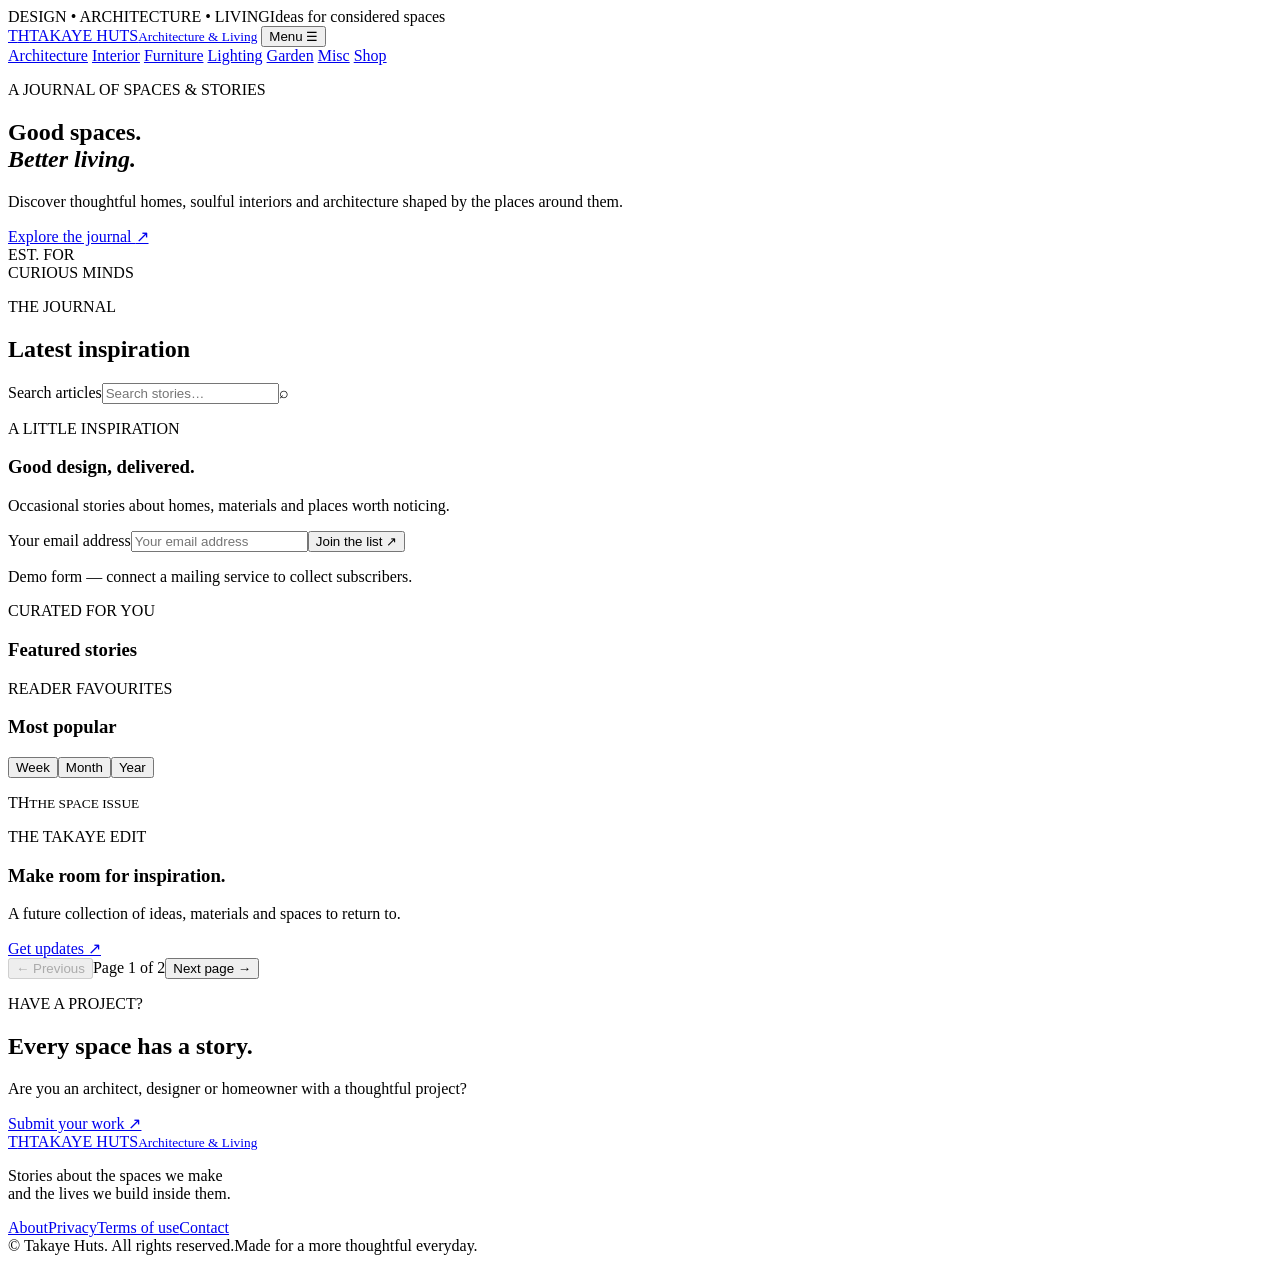
==== index.html @ 7993d815 "Add files via upload" ====
<!doctype html>
<html lang="en">
<head>
  <meta charset="utf-8">
  <meta name="viewport" content="width=device-width, initial-scale=1">
  <meta name="description" content="Takaye Huts — thoughtful architecture, homes, interiors and places to live beautifully.">
  <title>Takaye Huts — Architecture & Living</title>
  <link rel="preconnect" href="https://images.unsplash.com">
  <link rel="stylesheet" href="assets/style.css">
</head>
<body>
  <div class="topline"><span>DESIGN • ARCHITECTURE • LIVING</span><span>Ideas for considered spaces</span></div>
  <header class="site-header wrap">
    <a class="brand" href="index.html" aria-label="Takaye Huts home"><span class="brand-mark">T<span>H</span></span><span class="brand-copy">TAKAYE HUTS<small>Architecture & Living</small></span></a>
    <button class="menu-toggle" id="menuToggle" aria-expanded="false" aria-controls="mainNav">Menu ☰</button>
    <nav id="mainNav" class="nav">
      <a href="#architecture" data-category="Architecture">Architecture</a>
      <a href="#interior" data-category="Interior">Interior</a>
      <a href="#furniture" data-category="Furniture">Furniture</a>
      <a href="#lighting" data-category="Lighting">Lighting</a>
      <a href="#garden" data-category="Garden">Garden</a>
      <a href="#misc" data-category="Misc">Misc</a>
      <a href="#shop" data-category="Shop">Shop</a>
    </nav>
  </header>
  <main class="wrap">
    <section class="hero">
      <div class="hero-copy">
        <p class="eyebrow">A JOURNAL OF SPACES & STORIES</p>
        <h1>Good spaces.<br><em>Better living.</em></h1>
        <p class="hero-text">Discover thoughtful homes, soulful interiors and architecture shaped by the places around them.</p>
        <a class="text-link" href="#latest">Explore the journal <span>↗</span></a>
      </div>
      <div class="hero-image" role="img" aria-label="Modern warm-toned home surrounded by greenery"></div>
      <div class="hero-stamp">EST. FOR<br>CURIOUS MINDS</div>
    </section>

    <div class="section-heading" id="latest">
      <div><p class="eyebrow">THE JOURNAL</p><h2>Latest inspiration</h2></div>
      <label class="search-box"><span class="sr-only">Search articles</span><input id="searchInput" type="search" placeholder="Search stories…"><span>⌕</span></label>
    </div>
    <div class="content-layout">
      <section id="postList" class="post-list" aria-label="Latest articles"></section>
      <aside class="sidebar">
        <div class="side-card newsletter">
          <p class="eyebrow">A LITTLE INSPIRATION</p><h3>Good design, delivered.</h3>
          <p>Occasional stories about homes, materials and places worth noticing.</p>
          <form id="newsletterForm"><label class="sr-only" for="emailInput">Your email address</label><input id="emailInput" type="email" placeholder="Your email address" required><button type="submit">Join the list ↗</button></form>
          <p class="form-note" id="formNote">Demo form — connect a mailing service to collect subscribers.</p>
        </div>
        <div class="side-card"><p class="eyebrow">CURATED FOR YOU</p><h3>Featured stories</h3><ul class="side-links" id="featuredList"></ul></div>
        <div class="side-card popular"><p class="eyebrow">READER FAVOURITES</p><h3>Most popular</h3><div class="popular-tabs"><button class="active" data-period="week">Week</button><button data-period="month">Month</button><button data-period="year">Year</button></div><ul class="side-links" id="popularList"></ul></div>
        <div class="ebook">
          <div class="ebook-art"><span>TH</span><small>THE SPACE ISSUE</small></div>
          <p class="eyebrow">THE TAKAYE EDIT</p><h3>Make room for inspiration.</h3><p>A future collection of ideas, materials and spaces to return to.</p><a href="mailto:hello@takayehuts.example?subject=Takaye%20Huts%20Ebook" class="text-link">Get updates <span>↗</span></a>
        </div>
      </aside>
    </div>
    <div class="pagination"><button id="prevPage" disabled>← Previous</button><span id="pageLabel">Page 1 of 2</span><button id="nextPage">Next page →</button></div>
  </main>
  <section class="submit-band"><div class="wrap submit-inner"><div><p class="eyebrow">HAVE A PROJECT?</p><h2>Every space has a story.</h2><p>Are you an architect, designer or homeowner with a thoughtful project?</p></div><a class="button button-light" href="mailto:hello@takayehuts.example?subject=Submit%20a%20project">Submit your work ↗</a></div></section>
  <footer class="footer"><div class="wrap footer-main"><a class="brand footer-brand" href="index.html"><span class="brand-mark">T<span>H</span></span><span class="brand-copy">TAKAYE HUTS<small>Architecture & Living</small></span></a><p>Stories about the spaces we make<br>and the lives we build inside them.</p><div class="footer-links"><a href="about.html">About</a><a href="privacy.html">Privacy</a><a href="terms.html">Terms of use</a><a href="mailto:hello@takayehuts.example">Contact</a></div></div><div class="wrap footer-bottom"><span>© <span id="year"></span> Takaye Huts. All rights reserved.</span><span>Made for a more thoughtful everyday.</span></div></footer>
  <script src="assets/site.js"></script>
</body>
</html>
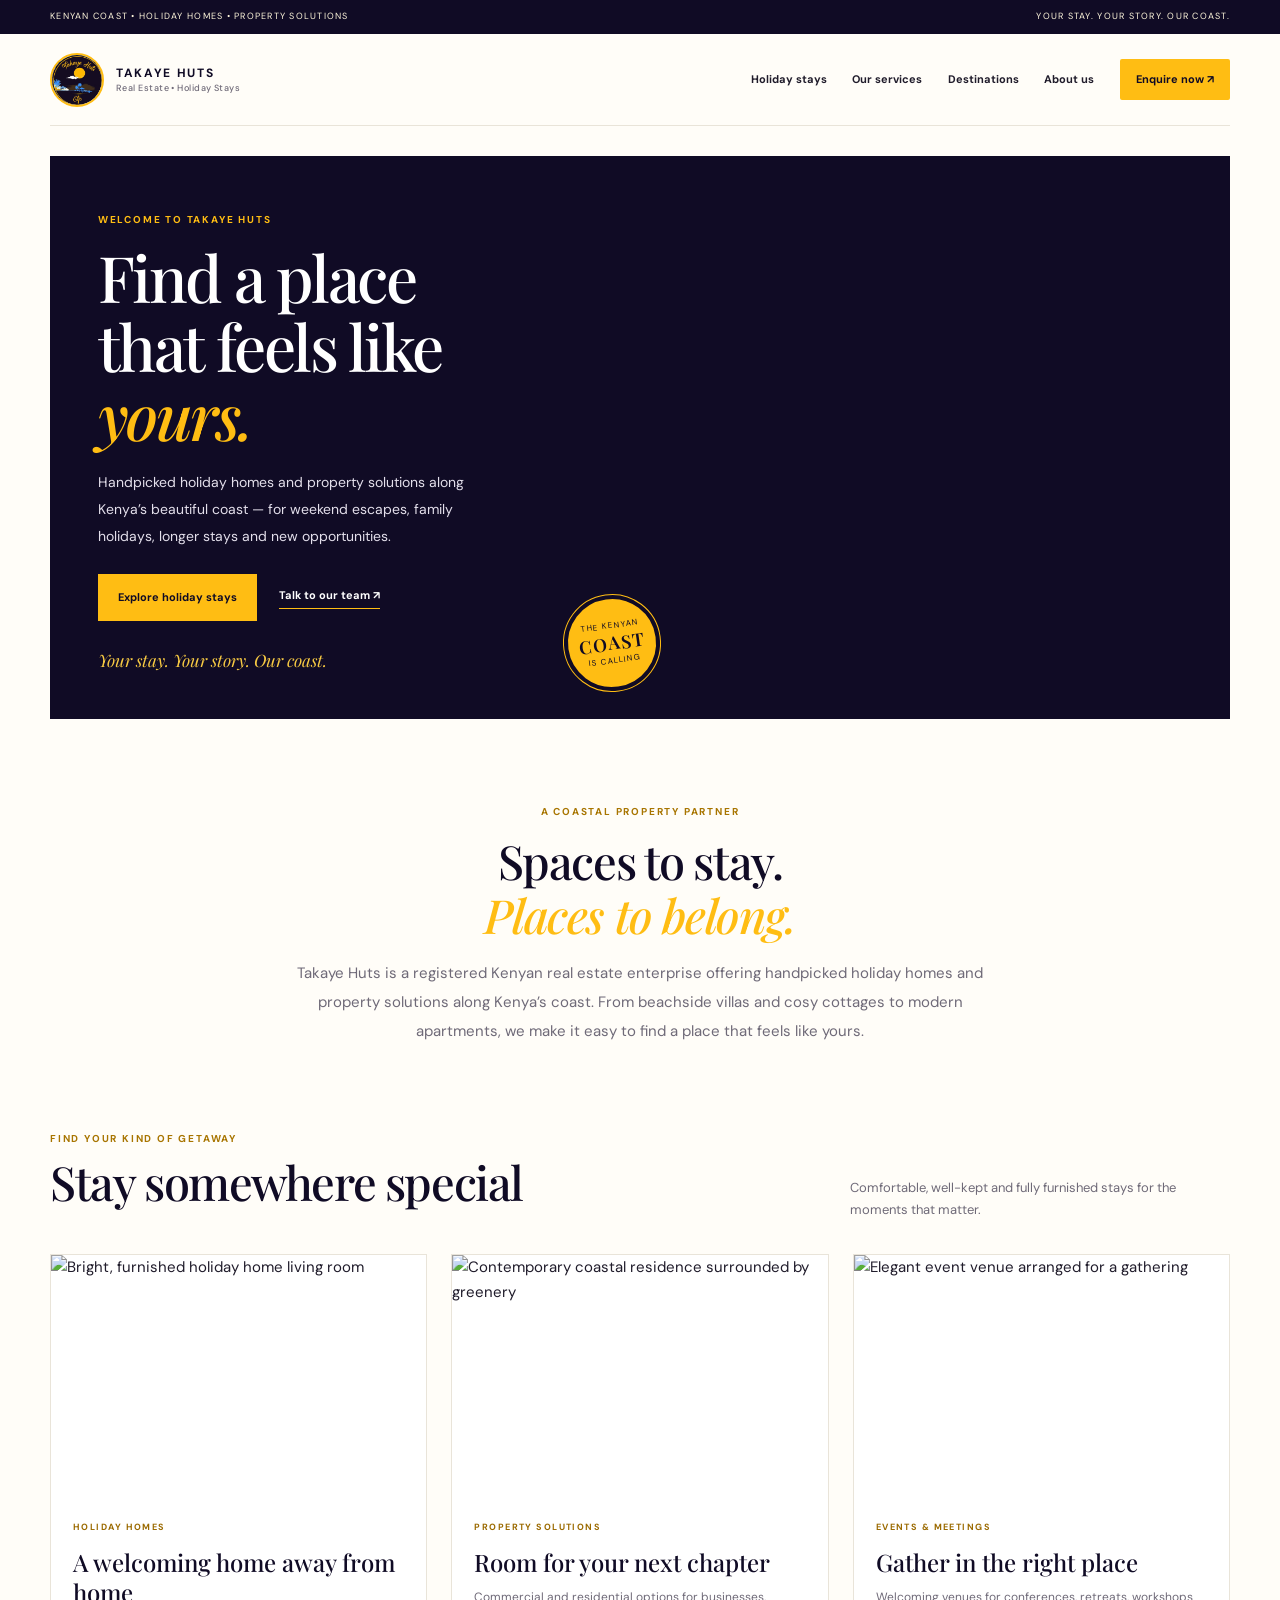
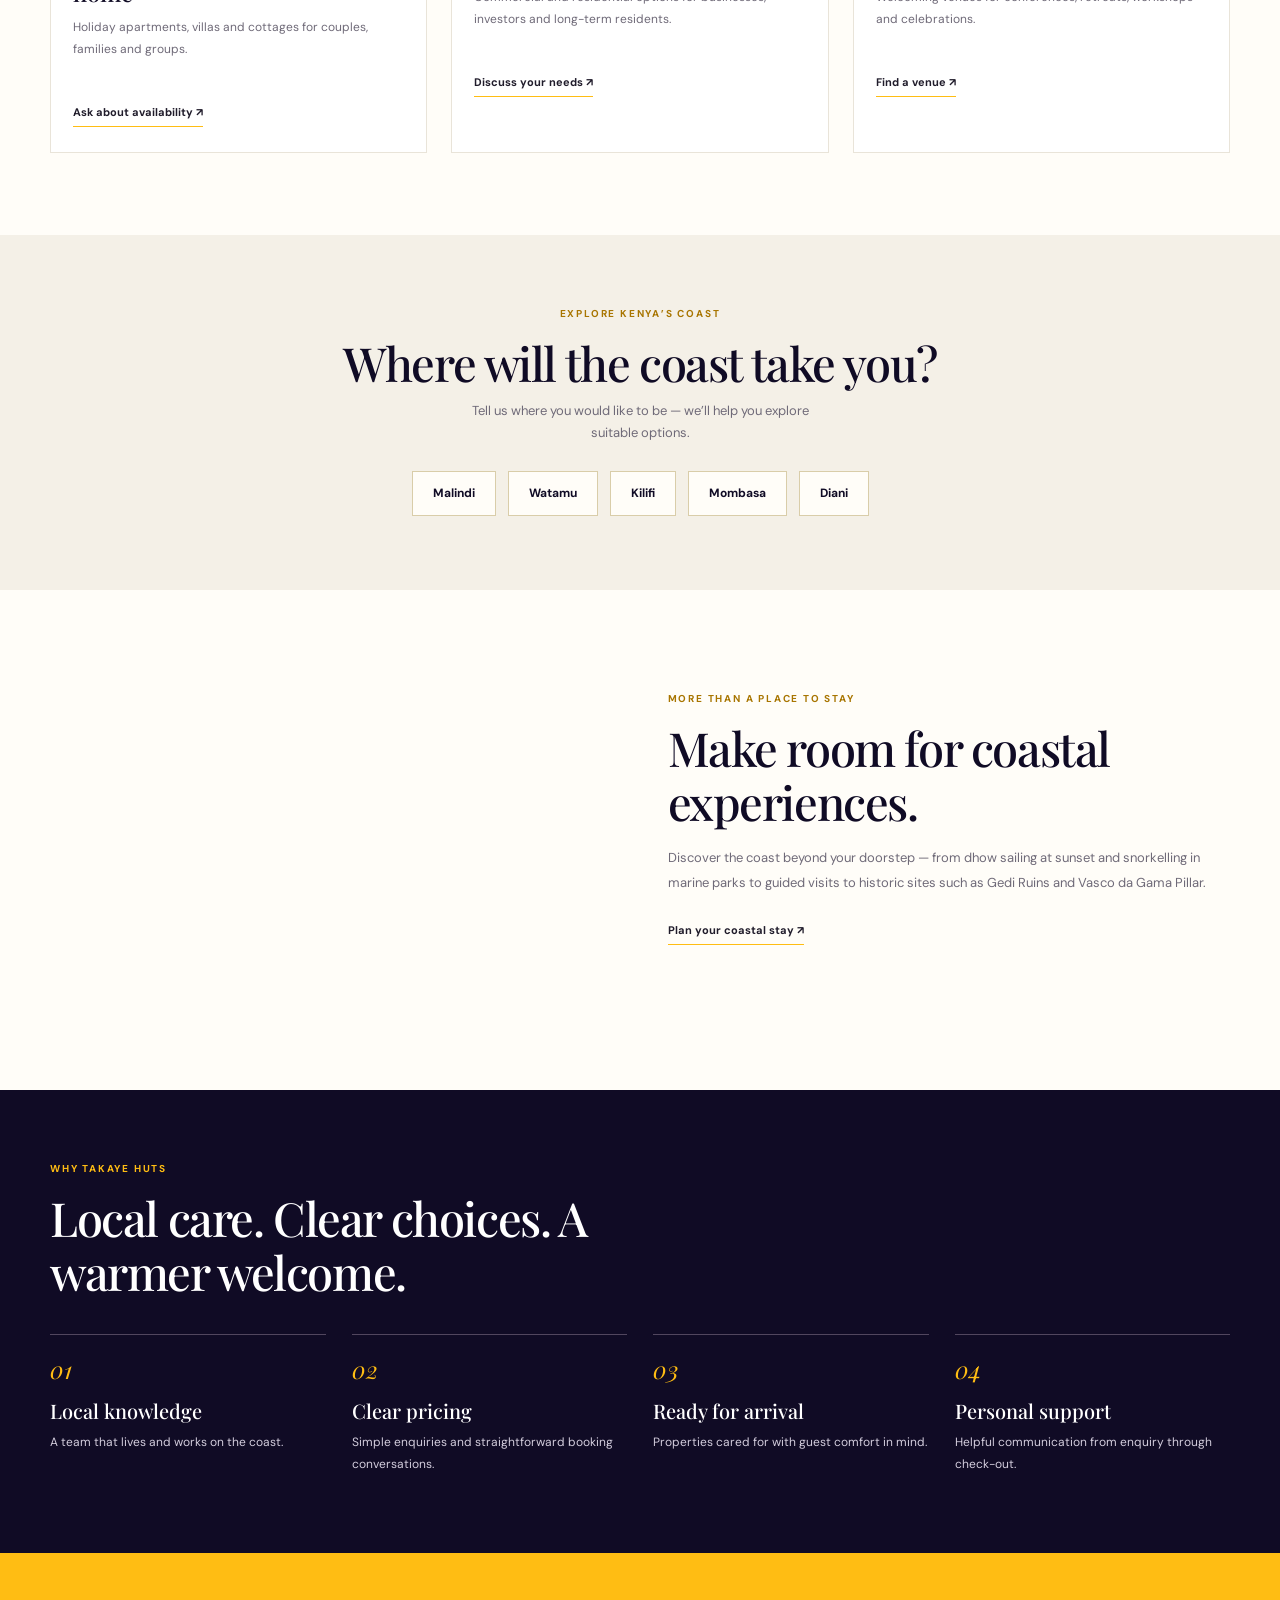
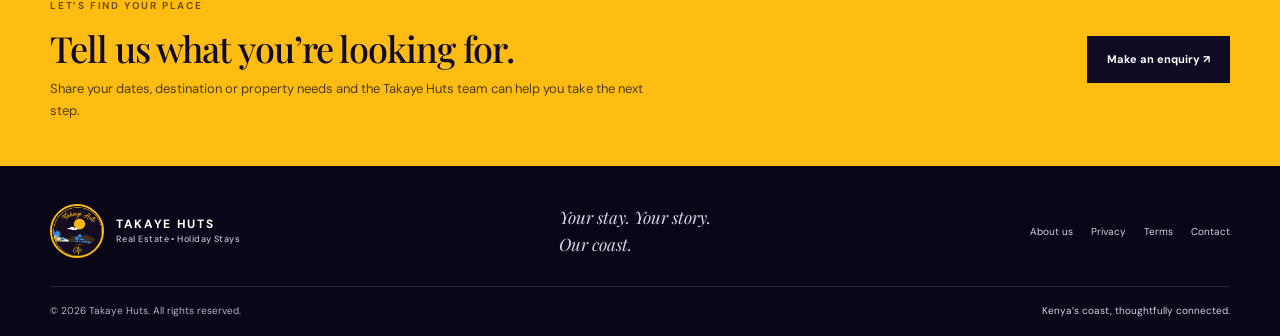
==== commit ca038bb5: "Add files via upload" ====
--- a/index.html
+++ b/index.html
@@ -1,65 +1,37 @@
 <!doctype html>
-<html lang="en">
-<head>
-  <meta charset="utf-8">
-  <meta name="viewport" content="width=device-width, initial-scale=1">
-  <meta name="description" content="Takaye Huts — thoughtful architecture, homes, interiors and places to live beautifully.">
-  <title>Takaye Huts — Architecture & Living</title>
-  <link rel="preconnect" href="https://images.unsplash.com">
-  <link rel="stylesheet" href="assets/style.css">
-</head>
-<body>
-  <div class="topline"><span>DESIGN • ARCHITECTURE • LIVING</span><span>Ideas for considered spaces</span></div>
-  <header class="site-header wrap">
-    <a class="brand" href="index.html" aria-label="Takaye Huts home"><span class="brand-mark">T<span>H</span></span><span class="brand-copy">TAKAYE HUTS<small>Architecture & Living</small></span></a>
-    <button class="menu-toggle" id="menuToggle" aria-expanded="false" aria-controls="mainNav">Menu ☰</button>
-    <nav id="mainNav" class="nav">
-      <a href="#architecture" data-category="Architecture">Architecture</a>
-      <a href="#interior" data-category="Interior">Interior</a>
-      <a href="#furniture" data-category="Furniture">Furniture</a>
-      <a href="#lighting" data-category="Lighting">Lighting</a>
-      <a href="#garden" data-category="Garden">Garden</a>
-      <a href="#misc" data-category="Misc">Misc</a>
-      <a href="#shop" data-category="Shop">Shop</a>
-    </nav>
-  </header>
-  <main class="wrap">
-    <section class="hero">
-      <div class="hero-copy">
-        <p class="eyebrow">A JOURNAL OF SPACES & STORIES</p>
-        <h1>Good spaces.<br><em>Better living.</em></h1>
-        <p class="hero-text">Discover thoughtful homes, soulful interiors and architecture shaped by the places around them.</p>
-        <a class="text-link" href="#latest">Explore the journal <span>↗</span></a>
-      </div>
-      <div class="hero-image" role="img" aria-label="Modern warm-toned home surrounded by greenery"></div>
-      <div class="hero-stamp">EST. FOR<br>CURIOUS MINDS</div>
-    </section>
-
-    <div class="section-heading" id="latest">
-      <div><p class="eyebrow">THE JOURNAL</p><h2>Latest inspiration</h2></div>
-      <label class="search-box"><span class="sr-only">Search articles</span><input id="searchInput" type="search" placeholder="Search stories…"><span>⌕</span></label>
-    </div>
-    <div class="content-layout">
-      <section id="postList" class="post-list" aria-label="Latest articles"></section>
-      <aside class="sidebar">
-        <div class="side-card newsletter">
-          <p class="eyebrow">A LITTLE INSPIRATION</p><h3>Good design, delivered.</h3>
-          <p>Occasional stories about homes, materials and places worth noticing.</p>
-          <form id="newsletterForm"><label class="sr-only" for="emailInput">Your email address</label><input id="emailInput" type="email" placeholder="Your email address" required><button type="submit">Join the list ↗</button></form>
-          <p class="form-note" id="formNote">Demo form — connect a mailing service to collect subscribers.</p>
-        </div>
-        <div class="side-card"><p class="eyebrow">CURATED FOR YOU</p><h3>Featured stories</h3><ul class="side-links" id="featuredList"></ul></div>
-        <div class="side-card popular"><p class="eyebrow">READER FAVOURITES</p><h3>Most popular</h3><div class="popular-tabs"><button class="active" data-period="week">Week</button><button data-period="month">Month</button><button data-period="year">Year</button></div><ul class="side-links" id="popularList"></ul></div>
-        <div class="ebook">
-          <div class="ebook-art"><span>TH</span><small>THE SPACE ISSUE</small></div>
-          <p class="eyebrow">THE TAKAYE EDIT</p><h3>Make room for inspiration.</h3><p>A future collection of ideas, materials and spaces to return to.</p><a href="mailto:hello@takayehuts.example?subject=Takaye%20Huts%20Ebook" class="text-link">Get updates <span>↗</span></a>
-        </div>
-      </aside>
-    </div>
-    <div class="pagination"><button id="prevPage" disabled>← Previous</button><span id="pageLabel">Page 1 of 2</span><button id="nextPage">Next page →</button></div>
-  </main>
-  <section class="submit-band"><div class="wrap submit-inner"><div><p class="eyebrow">HAVE A PROJECT?</p><h2>Every space has a story.</h2><p>Are you an architect, designer or homeowner with a thoughtful project?</p></div><a class="button button-light" href="mailto:hello@takayehuts.example?subject=Submit%20a%20project">Submit your work ↗</a></div></section>
-  <footer class="footer"><div class="wrap footer-main"><a class="brand footer-brand" href="index.html"><span class="brand-mark">T<span>H</span></span><span class="brand-copy">TAKAYE HUTS<small>Architecture & Living</small></span></a><p>Stories about the spaces we make<br>and the lives we build inside them.</p><div class="footer-links"><a href="about.html">About</a><a href="privacy.html">Privacy</a><a href="terms.html">Terms of use</a><a href="mailto:hello@takayehuts.example">Contact</a></div></div><div class="wrap footer-bottom"><span>© <span id="year"></span> Takaye Huts. All rights reserved.</span><span>Made for a more thoughtful everyday.</span></div></footer>
-  <script src="assets/site.js"></script>
-</body>
-</html>+<html lang="en"><head>
+<meta charset="utf-8"><meta name="viewport" content="width=device-width, initial-scale=1">
+<meta name="description" content="Takaye Huts is a registered Kenyan real estate enterprise offering handpicked holiday homes and property solutions along Kenya’s coast.">
+<meta name="theme-color" content="#100b25">
+<title>Takaye Huts | Your Stay. Your Story. Our Coast.</title>
+<link rel="preconnect" href="https://images.unsplash.com"><link rel="stylesheet" href="assets/style.css">
+</head><body>
+<div class="topline"><span>KENYAN COAST • HOLIDAY HOMES • PROPERTY SOLUTIONS</span><span>Your stay. Your story. Our coast.</span></div>
+<header class="site-header wrap">
+<a class="brand" href="index.html"><img src="assets/takaye-huts-logo.jpg" alt="Takaye Huts logo"><span class="brand-copy">TAKAYE HUTS<small>Real Estate • Holiday Stays</small></span></a>
+<button class="menu-toggle" id="menuToggle" aria-expanded="false" aria-controls="mainNav">Menu ☰</button>
+<nav id="mainNav" class="nav"><a href="#stays">Holiday stays</a><a href="#services">Our services</a><a href="#destinations">Destinations</a><a href="about.html">About us</a><a class="nav-cta" href="#contact">Enquire now ↗</a></nav>
+</header>
+<main>
+<section class="hero wrap">
+<div class="hero-copy"><p class="eyebrow">WELCOME TO TAKAYE HUTS</p><h1>Find a place<br>that feels like <em>yours.</em></h1>
+<p class="hero-text">Handpicked holiday homes and property solutions along Kenya’s beautiful coast — for weekend escapes, family holidays, longer stays and new opportunities.</p>
+<div class="hero-actions"><a class="button" href="#stays">Explore holiday stays</a><a class="text-link" href="#contact">Talk to our team ↗</a></div>
+<p class="hero-tagline">Your stay. Your story. Our coast.</p></div>
+<div class="hero-photo" role="img" aria-label="Coastal holiday home with pool and tropical palms"></div>
+<div class="hero-badge"><span>THE KENYAN</span><strong>COAST</strong><span>IS CALLING</span></div>
+</section>
+<section class="wrap intro" id="services"><p class="eyebrow">A COASTAL PROPERTY PARTNER</p><h2>Spaces to stay.<br><em>Places to belong.</em></h2><p class="intro-text">Takaye Huts is a registered Kenyan real estate enterprise offering handpicked holiday homes and property solutions along Kenya’s coast. From beachside villas and cosy cottages to modern apartments, we make it easy to find a place that feels like yours.</p></section>
+<section class="wrap section" id="stays"><div class="section-heading"><div><p class="eyebrow">FIND YOUR KIND OF GETAWAY</p><h2>Stay somewhere special</h2></div><p class="section-note">Comfortable, well-kept and fully furnished stays for the moments that matter.</p></div>
+<div class="cards">
+<article class="property-card"><img src="https://images.unsplash.com/photo-1600210492486-724fe5c67fb0?auto=format&fit=crop&w=900&q=85" alt="Bright, furnished holiday home living room"><div class="card-body"><span class="card-kicker">HOLIDAY HOMES</span><h3>A welcoming home away from home</h3><p>Holiday apartments, villas and cottages for couples, families and groups.</p><a href="#contact" class="text-link">Ask about availability ↗</a></div></article>
+<article class="property-card"><img src="https://images.unsplash.com/photo-1600607687939-ce8a6c25118c?auto=format&fit=crop&w=900&q=85" alt="Contemporary coastal residence surrounded by greenery"><div class="card-body"><span class="card-kicker">PROPERTY SOLUTIONS</span><h3>Room for your next chapter</h3><p>Commercial and residential options for businesses, investors and long-term residents.</p><a href="#contact" class="text-link">Discuss your needs ↗</a></div></article>
+<article class="property-card"><img src="https://images.unsplash.com/photo-1519167758481-83f550bb49b3?auto=format&fit=crop&w=900&q=85" alt="Elegant event venue arranged for a gathering"><div class="card-body"><span class="card-kicker">EVENTS & MEETINGS</span><h3>Gather in the right place</h3><p>Welcoming venues for conferences, retreats, workshops and celebrations.</p><a href="#contact" class="text-link">Find a venue ↗</a></div></article>
+</div></section>
+<section class="destinations" id="destinations"><div class="wrap"><p class="eyebrow">EXPLORE KENYA’S COAST</p><h2>Where will the coast take you?</h2><p class="section-note">Tell us where you would like to be — we’ll help you explore suitable options.</p><div class="destination-list"><span>Malindi</span><span>Watamu</span><span>Kilifi</span><span>Mombasa</span><span>Diani</span></div></div></section>
+<section class="wrap section experiences"><div class="experience-image"></div><div class="experience-copy"><p class="eyebrow">MORE THAN A PLACE TO STAY</p><h2>Make room for coastal experiences.</h2><p>Discover the coast beyond your doorstep — from dhow sailing at sunset and snorkelling in marine parks to guided visits to historic sites such as Gedi Ruins and Vasco da Gama Pillar.</p><a href="#contact" class="text-link">Plan your coastal stay ↗</a></div></section>
+<section class="why"><div class="wrap"><p class="eyebrow">WHY TAKAYE HUTS</p><h2>Local care. Clear choices. A warmer welcome.</h2><div class="benefits"><div><strong>01</strong><h3>Local knowledge</h3><p>A team that lives and works on the coast.</p></div><div><strong>02</strong><h3>Clear pricing</h3><p>Simple enquiries and straightforward booking conversations.</p></div><div><strong>03</strong><h3>Ready for arrival</h3><p>Properties cared for with guest comfort in mind.</p></div><div><strong>04</strong><h3>Personal support</h3><p>Helpful communication from enquiry through check-out.</p></div></div></div></section>
+<section class="contact-band" id="contact"><div class="wrap contact-inner"><div><p class="eyebrow">LET’S FIND YOUR PLACE</p><h2>Tell us what you’re looking for.</h2><p>Share your dates, destination or property needs and the Takaye Huts team can help you take the next step.</p></div><a class="button button-light" href="mailto:ADD-YOUR-EMAIL-HERE?subject=Takaye%20Huts%20Enquiry">Make an enquiry ↗</a></div></section>
+</main>
+<footer class="footer"><div class="wrap footer-main"><a class="brand footer-brand" href="index.html"><img src="assets/takaye-huts-logo.jpg" alt=""><span class="brand-copy">TAKAYE HUTS<small>Real Estate • Holiday Stays</small></span></a><p>Your stay. Your story.<br>Our coast.</p><div class="footer-links"><a href="about.html">About us</a><a href="privacy.html">Privacy</a><a href="terms.html">Terms</a><a href="#contact">Contact</a></div></div><div class="wrap footer-bottom"><span>© <span id="year"></span> Takaye Huts. All rights reserved.</span><span>Kenya’s coast, thoughtfully connected.</span></div></footer>
+<script src="assets/site.js"></script></body></html>
--- a/assets/style.css
+++ b/assets/style.css
@@ -0,0 +1,5 @@
+@import url('https://fonts.googleapis.com/css2?family=DM+Sans:wght@400;500;600;700&family=Playfair+Display:ital,wght@0,500;0,600;1,500;1,600&display=swap');
+:root{--navy:#100b25;--gold:#ffbd13;--blue:#3595e8;--ink:#201c2b;--muted:#6f6a78;--paper:#fffdf8;--line:#e9e4d9;--serif:'Playfair Display',Georgia,serif;--sans:'DM Sans',Arial,sans-serif}
+*{box-sizing:border-box}html{scroll-behavior:smooth;scroll-padding-top:90px}body{margin:0;background:var(--paper);color:var(--ink);font-family:var(--sans);font-size:15px;line-height:1.7}a{color:inherit;text-decoration:none}button{font:inherit}.wrap{width:min(1180px,calc(100% - 44px));margin-inline:auto}.topline{min-height:34px;background:var(--navy);color:#fff7dc;display:flex;align-items:center;justify-content:space-between;gap:15px;padding:7px max(22px,calc((100vw - 1180px)/2));font-size:9px;letter-spacing:.14em;text-transform:uppercase}.site-header{min-height:92px;display:flex;align-items:center;justify-content:space-between;gap:28px;border-bottom:1px solid var(--line)}.brand{display:flex;align-items:center;gap:12px;flex-shrink:0}.brand img{width:54px;height:54px;object-fit:cover;border-radius:50%;border:2px solid var(--gold)}.brand-copy{font-weight:700;letter-spacing:.14em;font-size:12px;line-height:1.4;color:var(--navy)}.brand-copy small{display:block;font-size:9px;font-weight:500;letter-spacing:.05em;color:var(--muted)}.nav{display:flex;align-items:center;gap:clamp(12px,2vw,26px)}.nav a{font-size:11px;font-weight:700}.nav a:hover{color:#b57c00}.nav .nav-cta{background:var(--gold);color:var(--navy);padding:11px 16px;border-radius:2px}.menu-toggle{display:none;border:1px solid var(--line);background:white;padding:8px 12px}.hero{margin:30px auto 84px;min-height:520px;display:grid;grid-template-columns:.9fr 1.1fr;position:relative;background:var(--navy);color:white;overflow:hidden}.hero-copy{padding:55px 24px 48px 9%;align-self:center;position:relative;z-index:2}.eyebrow{font-size:10px;font-weight:700;letter-spacing:.18em;color:#a87500;margin:0 0 14px;text-transform:uppercase}.hero .eyebrow{color:var(--gold)}h1,h2,h3,p{margin-top:0}.hero h1{font:500 clamp(40px,5vw,68px)/1.08 var(--serif);letter-spacing:-.04em;margin-bottom:20px}.hero h1 em,.intro h2 em{color:var(--gold);font-weight:500}.hero-text{max-width:390px;color:#e3dfeb;font-size:14px;line-height:1.9;margin-bottom:25px}.hero-actions{display:flex;align-items:center;gap:22px;flex-wrap:wrap}.button{display:inline-flex;align-items:center;justify-content:center;background:var(--gold);color:var(--navy);padding:13px 19px;font-size:11px;font-weight:700;border:1px solid var(--gold)}.button:hover{background:#ffd45f}.text-link{display:inline-flex;align-items:center;gap:9px;border-bottom:1px solid var(--gold);padding-bottom:4px;font-size:11px;font-weight:700}.hero-tagline{color:#f6c943;font:italic 17px var(--serif);margin:28px 0 0}.hero-photo{min-height:520px;background:linear-gradient(90deg,rgba(16,11,37,.1),rgba(16,11,37,.04)),url('https://images.unsplash.com/photo-1600210492486-724fe5c67fb0?auto=format&fit=crop&w=1400&q=85') center/cover}.hero-badge{position:absolute;right:calc(50% - 20px);bottom:28px;background:var(--gold);color:var(--navy);width:96px;height:96px;border-radius:50%;display:flex;flex-direction:column;justify-content:center;align-items:center;line-height:1.35;font-size:8px;letter-spacing:.13em;transform:rotate(-8deg);border:4px solid var(--navy);outline:1px solid var(--gold)}.hero-badge strong{font:600 18px var(--serif)}.intro{max-width:820px;text-align:center;padding-bottom:45px}.intro h2,.section-heading h2,.destinations h2,.experience-copy h2,.why h2,.contact-inner h2{font:500 clamp(32px,4vw,47px)/1.15 var(--serif);letter-spacing:-.03em;margin:0 0 17px;color:var(--navy)}.intro-text{max-width:720px;margin:0 auto;color:var(--muted);line-height:1.95}.section{padding:38px 0 82px}.section-heading{display:flex;justify-content:space-between;align-items:end;gap:30px;margin-bottom:28px}.section-heading .eyebrow{margin-bottom:8px}.section-note{max-width:380px;color:var(--muted);font-size:13px;margin-bottom:5px}.cards{display:grid;grid-template-columns:repeat(3,minmax(0,1fr));gap:24px}.property-card{background:#fff;border:1px solid var(--line)}.property-card img{width:100%;height:235px;object-fit:cover;display:block}.card-body{padding:23px 22px 25px}.card-kicker{font-size:9px;font-weight:700;letter-spacing:.16em;color:#9b6a00}.card-body h3{font:500 24px/1.25 var(--serif);color:var(--navy);margin:9px 0 10px}.card-body p{font-size:12px;line-height:1.8;color:var(--muted);min-height:64px;margin-bottom:18px}.destinations{background:#f4f0e7;padding:70px 0 74px;text-align:center}.destinations h2{margin-bottom:10px}.destinations .section-note{margin:0 auto 27px}.destination-list{display:flex;justify-content:center;gap:12px;flex-wrap:wrap}.destination-list span{border:1px solid #d9cda9;background:#fffdf8;padding:11px 20px;color:var(--navy);font-weight:700;font-size:12px}.experiences{display:grid;grid-template-columns:1fr 1fr;gap:55px;align-items:center}.experience-image{min-height:380px;background:url('https://images.unsplash.com/photo-1500375592092-40eb2168fd21?auto=format&fit=crop&w=1200&q=85') center/cover}.experience-copy p:not(.eyebrow){color:var(--muted);line-height:1.9;font-size:13px;margin-bottom:22px}.why{background:var(--navy);color:white;padding:70px 0 78px}.why .eyebrow{color:var(--gold)}.why h2{color:white;max-width:670px}.benefits{display:grid;grid-template-columns:repeat(4,1fr);gap:26px;margin-top:35px}.benefits>div{border-top:1px solid #51465e;padding-top:18px}.benefits strong{font:italic 24px var(--serif);color:var(--gold)}.benefits h3{font:500 20px var(--serif);margin:10px 0 8px}.benefits p{font-size:12px;color:#d3cddd;line-height:1.8;margin:0}.contact-band{background:var(--gold);padding:44px 0}.contact-inner{display:flex;align-items:center;justify-content:space-between;gap:30px}.contact-inner .eyebrow{color:#725000}.contact-inner h2{font-size:36px;margin-bottom:8px}.contact-inner p:not(.eyebrow){max-width:610px;margin:0;color:#4d3c10;font-size:13px}.button-light{background:var(--navy);color:white;border-color:var(--navy);white-space:nowrap}.button-light:hover{background:#2c2344}.footer{background:#090617;color:#fff;padding:38px 0 17px}.footer-main{display:flex;align-items:center;justify-content:space-between;gap:25px;padding-bottom:28px}.footer-brand .brand-copy{color:white}.footer-brand .brand-copy small{color:#c4bdcf}.footer-main>p{font:italic 17px/1.6 var(--serif);color:#d9d1e4;margin:0}.footer-links{display:flex;gap:18px;flex-wrap:wrap}.footer-links a,.footer-bottom{font-size:10px;color:#d9d1e4}.footer-bottom{border-top:1px solid #30283e;padding-top:15px;display:flex;justify-content:space-between;gap:15px}.footer-bottom span:first-child{color:#b9b1c6}
+@media(max-width:900px){.site-header{min-height:78px}.menu-toggle{display:block}.nav{display:none;position:absolute;z-index:5;top:120px;left:22px;right:22px;background:#fffdf8;border:1px solid var(--line);padding:18px;box-shadow:0 12px 28px #100b251a;flex-direction:column;align-items:stretch}.nav.open{display:flex}.nav a{padding:8px}.hero{grid-template-columns:1fr 1fr}.hero-copy{padding-left:7%}.hero-badge{right:calc(50% - 36px)}.cards{gap:14px}.card-body{padding:18px}.card-body h3{font-size:21px}.benefits{grid-template-columns:repeat(2,1fr)}}
+@media(max-width:640px){.wrap{width:calc(100% - 30px)}.topline{font-size:8px;letter-spacing:.08em;flex-direction:column;gap:0;align-items:center}.topline span:last-child{display:none}.brand img{width:45px;height:45px}.hero{margin-top:18px;grid-template-columns:1fr;margin-bottom:52px}.hero-copy{padding:40px 25px 32px}.hero-photo{min-height:260px;grid-row:1}.hero-badge{right:18px;bottom:220px;width:75px;height:75px}.hero-badge strong{font-size:15px}.hero h1{font-size:46px}.intro{padding-bottom:25px}.section{padding:28px 0 55px}.section-heading{display:block}.section-note{margin-top:12px}.cards{grid-template-columns:1fr}.property-card img{height:230px}.card-body p{min-height:0}.destinations{padding:52px 0}.destination-list{gap:8px}.destination-list span{padding:9px 13px}.experiences{grid-template-columns:1fr;gap:28px}.experience-image{min-height:250px}.benefits{grid-template-columns:1fr 1fr;gap:18px}.contact-inner{align-items:flex-start;flex-direction:column}.contact-inner h2{font-size:31px}.footer-main{align-items:flex-start;flex-direction:column}.footer-links{gap:14px}.footer-bottom{flex-direction:column}}
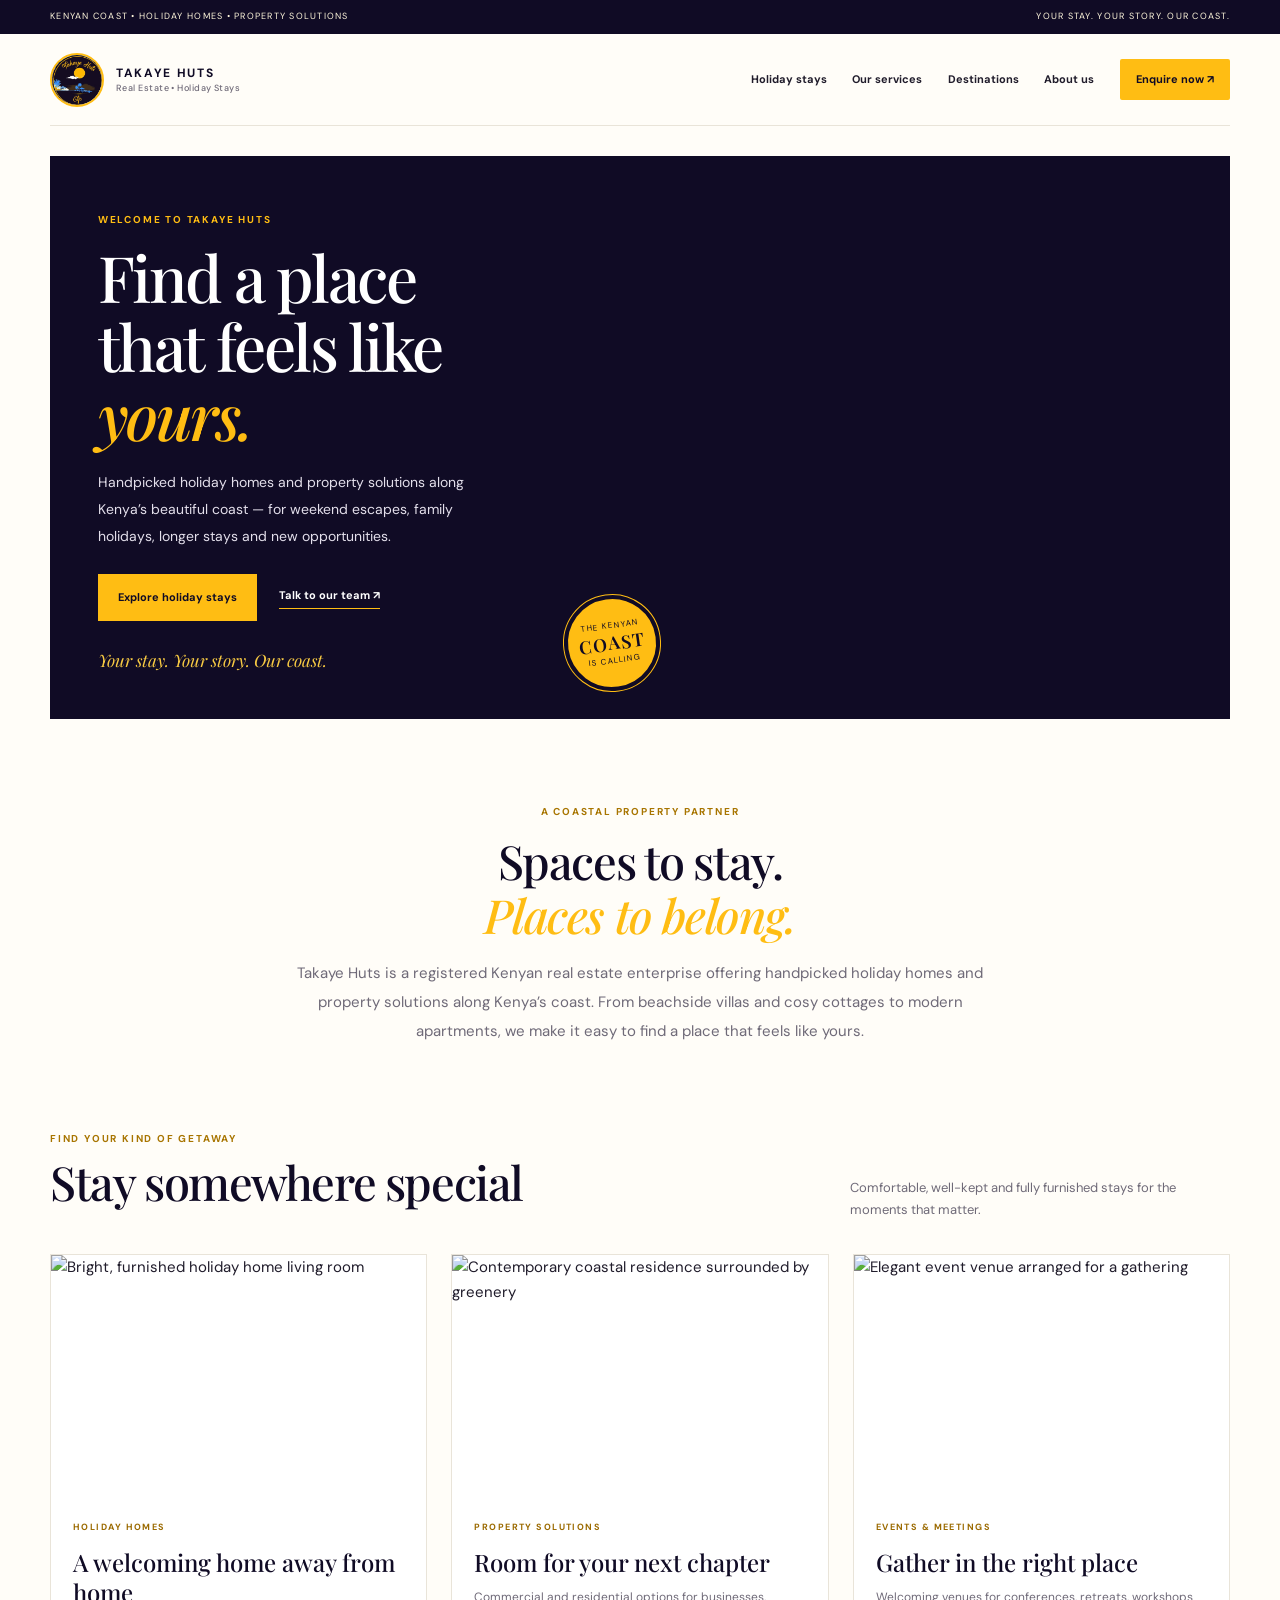
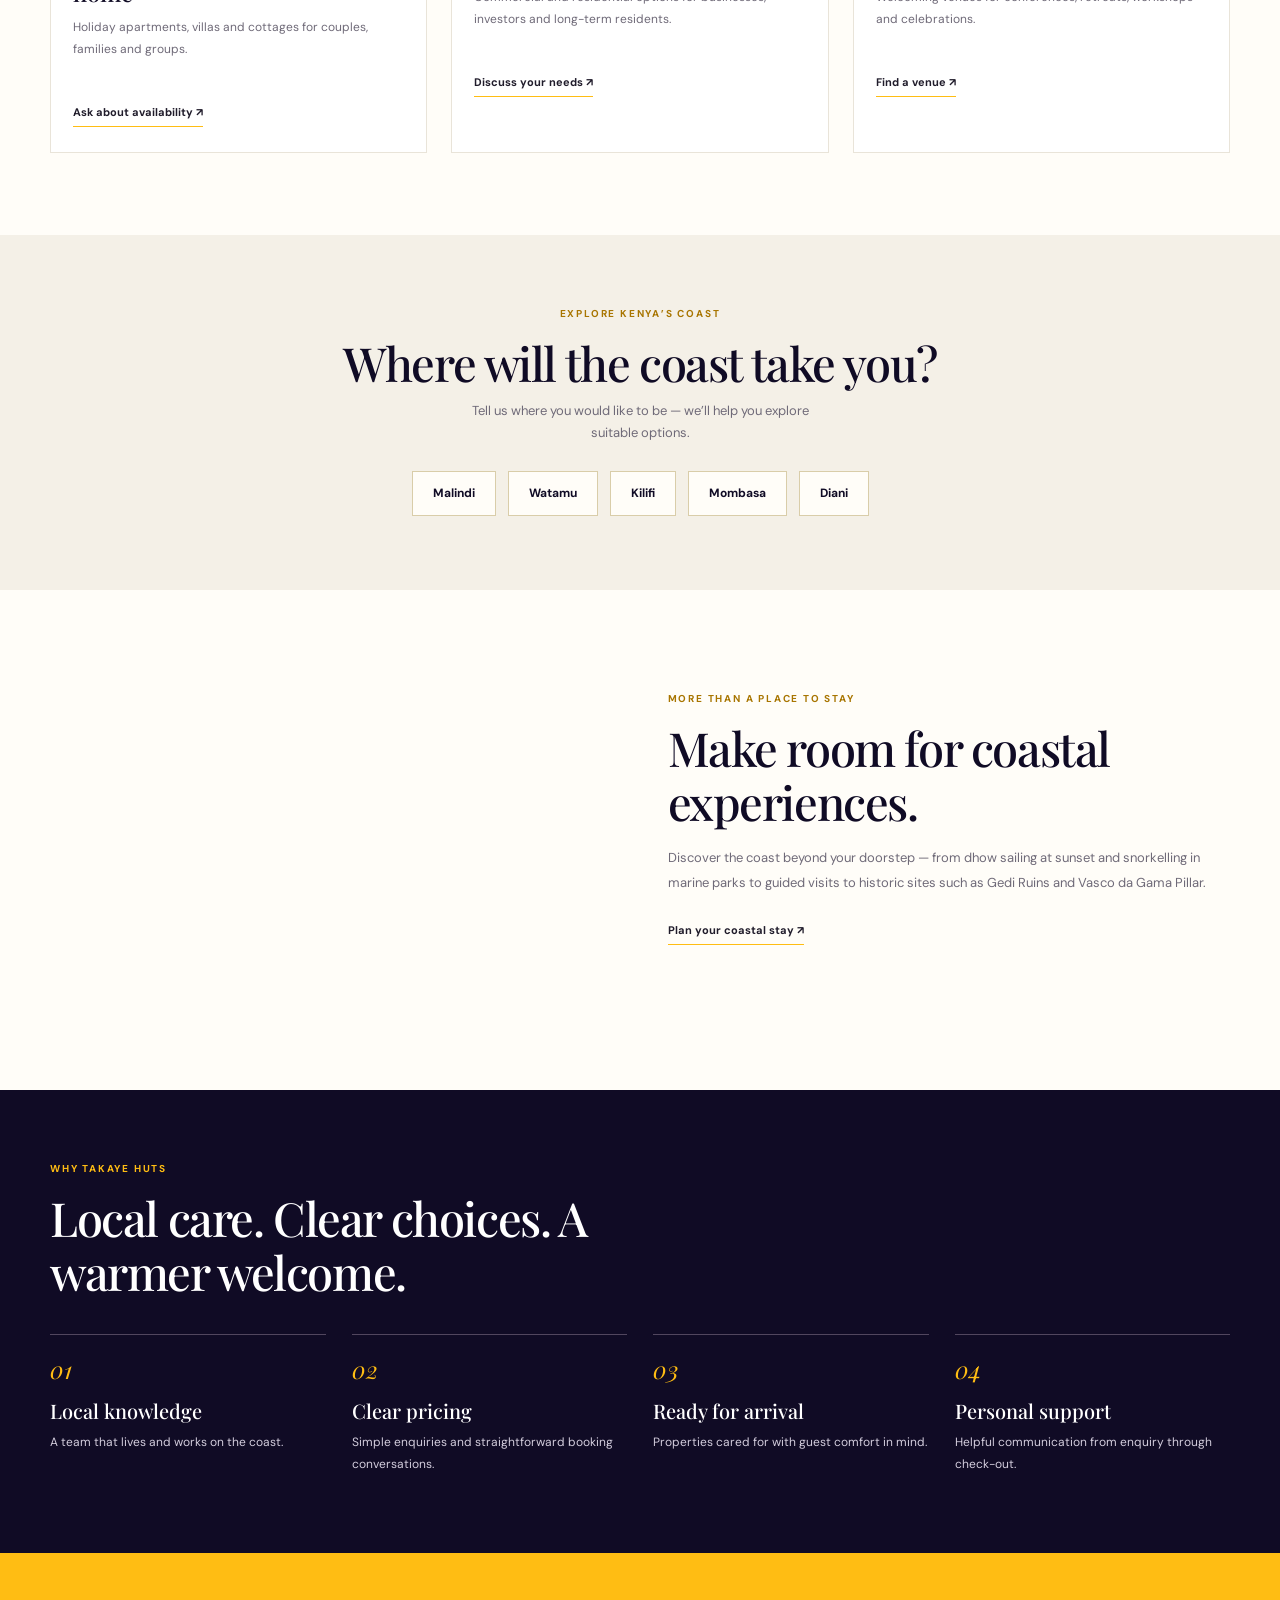
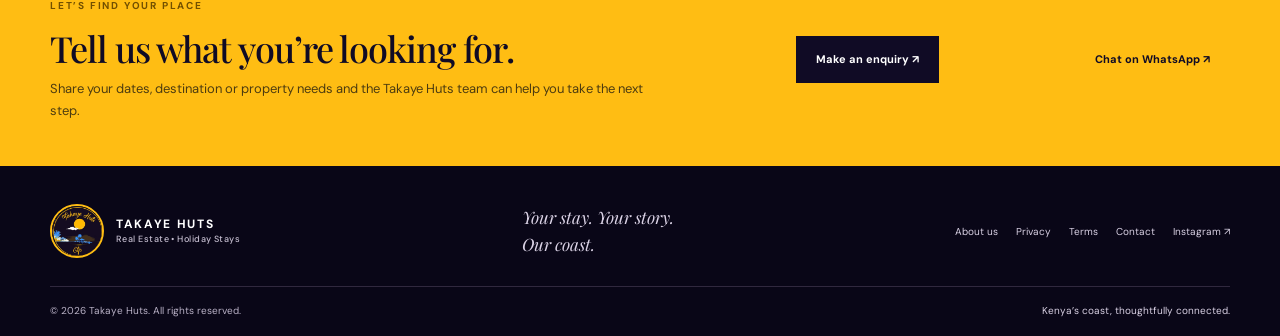
==== commit 1e70b870: "Update Takaye Huts contact details" ====
--- a/index.html
+++ b/index.html
@@ -31,7 +31,7 @@
 <section class="destinations" id="destinations"><div class="wrap"><p class="eyebrow">EXPLORE KENYA’S COAST</p><h2>Where will the coast take you?</h2><p class="section-note">Tell us where you would like to be — we’ll help you explore suitable options.</p><div class="destination-list"><span>Malindi</span><span>Watamu</span><span>Kilifi</span><span>Mombasa</span><span>Diani</span></div></div></section>
 <section class="wrap section experiences"><div class="experience-image"></div><div class="experience-copy"><p class="eyebrow">MORE THAN A PLACE TO STAY</p><h2>Make room for coastal experiences.</h2><p>Discover the coast beyond your doorstep — from dhow sailing at sunset and snorkelling in marine parks to guided visits to historic sites such as Gedi Ruins and Vasco da Gama Pillar.</p><a href="#contact" class="text-link">Plan your coastal stay ↗</a></div></section>
 <section class="why"><div class="wrap"><p class="eyebrow">WHY TAKAYE HUTS</p><h2>Local care. Clear choices. A warmer welcome.</h2><div class="benefits"><div><strong>01</strong><h3>Local knowledge</h3><p>A team that lives and works on the coast.</p></div><div><strong>02</strong><h3>Clear pricing</h3><p>Simple enquiries and straightforward booking conversations.</p></div><div><strong>03</strong><h3>Ready for arrival</h3><p>Properties cared for with guest comfort in mind.</p></div><div><strong>04</strong><h3>Personal support</h3><p>Helpful communication from enquiry through check-out.</p></div></div></div></section>
-<section class="contact-band" id="contact"><div class="wrap contact-inner"><div><p class="eyebrow">LET’S FIND YOUR PLACE</p><h2>Tell us what you’re looking for.</h2><p>Share your dates, destination or property needs and the Takaye Huts team can help you take the next step.</p></div><a class="button button-light" href="mailto:ADD-YOUR-EMAIL-HERE?subject=Takaye%20Huts%20Enquiry">Make an enquiry ↗</a></div></section>
+<section class="contact-band" id="contact"><div class="wrap contact-inner"><div><p class="eyebrow">LET’S FIND YOUR PLACE</p><h2>Tell us what you’re looking for.</h2><p>Share your dates, destination or property needs and the Takaye Huts team can help you take the next step.</p></div><a class="button button-light" href="mailto:takayehuts@gmail.com?subject=Takaye%20Huts%20Enquiry">Make an enquiry ↗</a><a class="button" href="https://wa.me/254721911688" target="_blank" rel="noopener">Chat on WhatsApp ↗</a></div></section>
 </main>
-<footer class="footer"><div class="wrap footer-main"><a class="brand footer-brand" href="index.html"><img src="assets/takaye-huts-logo.jpg" alt=""><span class="brand-copy">TAKAYE HUTS<small>Real Estate • Holiday Stays</small></span></a><p>Your stay. Your story.<br>Our coast.</p><div class="footer-links"><a href="about.html">About us</a><a href="privacy.html">Privacy</a><a href="terms.html">Terms</a><a href="#contact">Contact</a></div></div><div class="wrap footer-bottom"><span>© <span id="year"></span> Takaye Huts. All rights reserved.</span><span>Kenya’s coast, thoughtfully connected.</span></div></footer>
-<script src="assets/site.js"></script></body></html>+<footer class="footer"><div class="wrap footer-main"><a class="brand footer-brand" href="index.html"><img src="assets/takaye-huts-logo.jpg" alt=""><span class="brand-copy">TAKAYE HUTS<small>Real Estate • Holiday Stays</small></span></a><p>Your stay. Your story.<br>Our coast.</p><div class="footer-links"><a href="about.html">About us</a><a href="privacy.html">Privacy</a><a href="terms.html">Terms</a><a href="#contact">Contact</a><a href="https://www.instagram.com/takaye.huts/" target="_blank" rel="noopener">Instagram ↗</a></div></div><div class="wrap footer-bottom"><span>© <span id="year"></span> Takaye Huts. All rights reserved.</span><span>Kenya’s coast, thoughtfully connected.</span></div></footer>
+<script src="assets/site.js"></script></body></html>
